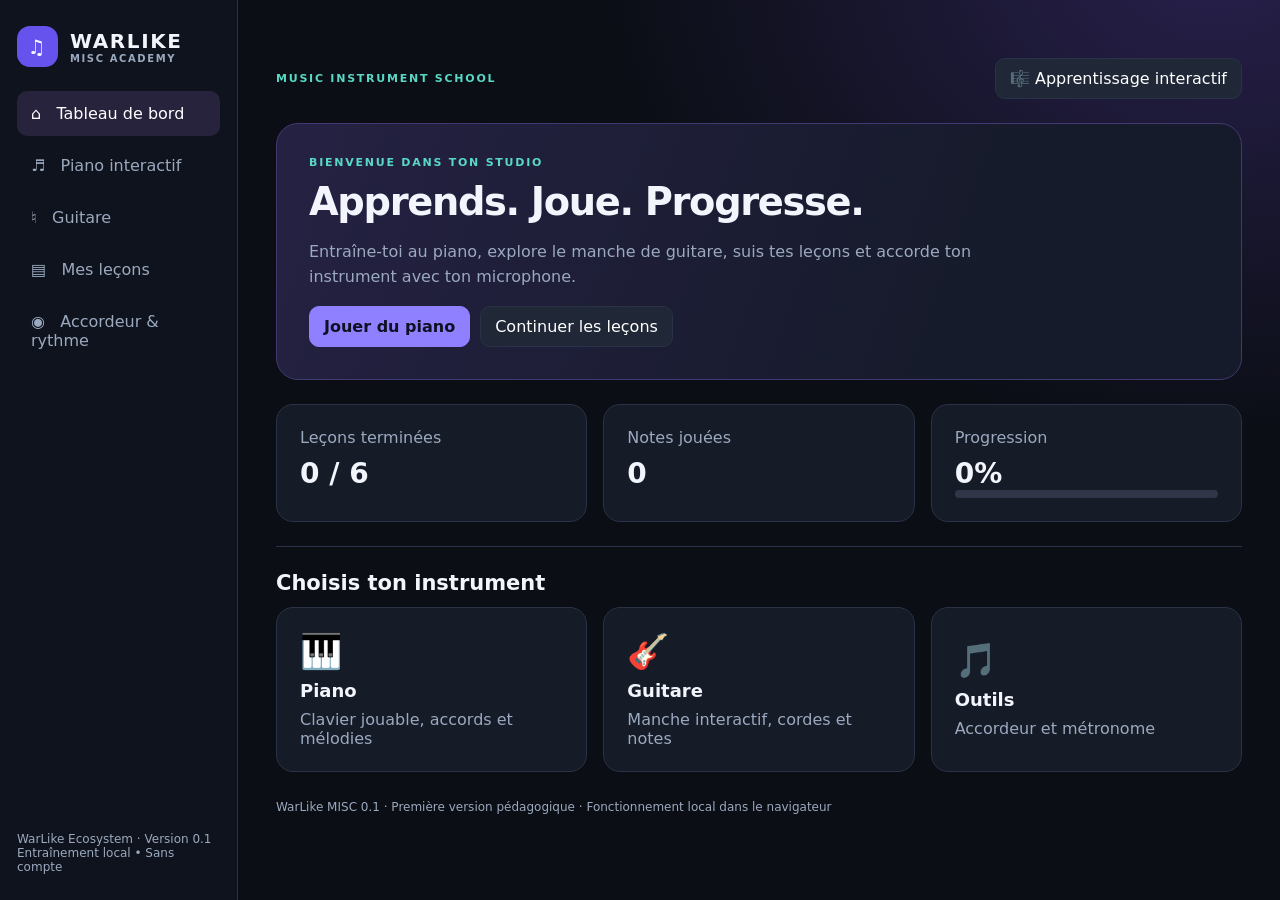
==== index.html @ 2f0ae126 "feat: launch interactive WarLike MISC music academy prototype" ====
<!doctype html>
<html lang="fr">
<head>
<meta charset="utf-8"><meta name="viewport" content="width=device-width,initial-scale=1">
<meta name="theme-color" content="#10131c"><title>WarLike MISC · Music Instrument School</title>
<style>
:root{color-scheme:dark;font-family:Inter,system-ui,Segoe UI,sans-serif;--bg:#0b0e15;--panel:#141925;--line:#293246;--muted:#9ba9bf;--primary:#8e80ff;--teal:#59d8c5;--white:#f3f5fc}*{box-sizing:border-box}body{margin:0;background:radial-gradient(ellipse at 95% -5%,#28204c 0,transparent 36%),var(--bg);color:var(--white)}button,select,input{font:inherit}button{cursor:pointer}.app{display:grid;grid-template-columns:238px minmax(0,1fr);min-height:100vh}.sidebar{background:#10141eea;border-right:1px solid var(--line);padding:26px 17px;display:flex;flex-direction:column;gap:24px}.brand{display:flex;gap:12px;align-items:center;font-weight:850;letter-spacing:.08em;font-size:20px}.brand .mark{display:grid;place-items:center;width:41px;height:41px;border-radius:13px;background:#6653ed}.brand small{display:block;font-size:10px;letter-spacing:.16em;color:var(--muted)}.sidebar nav{display:grid;gap:7px}button.nav{width:100%;text-align:left;background:none;color:var(--muted);border:0;border-radius:10px;padding:13px 14px}.nav.active,.nav:hover{background:#27233c;color:white}.sidefoot{margin-top:auto;color:var(--muted);font-size:12px}.main{max-width:1360px;width:100%;margin:auto;padding:32px 38px 60px}.top{display:flex;justify-content:space-between;align-items:center;gap:14px}.eyebrow{color:var(--teal);letter-spacing:.16em;font-size:11px;font-weight:700;text-transform:uppercase}.muted{color:var(--muted)}h1{font-size:clamp(28px,3vw,43px);letter-spacing:-.035em;margin:10px 0}h2{font-size:21px;margin:0 0 12px}p{line-height:1.55}.chip,.btn{border-radius:10px;border:1px solid var(--line);padding:10px 14px;background:#202737;color:white}.btn.primary{background:var(--primary);border-color:var(--primary);color:#101022;font-weight:750}.btn:disabled{opacity:.45;cursor:not-allowed}.actions{display:flex;gap:10px;flex-wrap:wrap}.hero{padding:32px;border:1px solid #423872;background:linear-gradient(110deg,#252143,#161b2b 72%);border-radius:22px;margin:24px 0}.hero p{max-width:690px}.grid{display:grid;grid-template-columns:repeat(3,minmax(0,1fr));gap:16px}.panel{background:#151b27;border:1px solid var(--line);border-radius:17px;padding:23px;min-width:0}.stat{font-weight:850;font-size:28px;margin:10px 0 0}.instrument{font-size:34px}.instrument-title{font-size:18px;font-weight:750;margin:9px 0}.divider{border:0;border-top:1px solid var(--line);margin:24px 0}.section-header{display:flex;justify-content:space-between;align-items:center;flex-wrap:wrap;gap:10px;margin-bottom:16px}.status{font-size:13px;color:var(--teal);min-height:20px}.pill{display:inline-block;background:#25333d;color:#8ce6d5;border-radius:30px;padding:5px 10px;font-size:12px}.controls{display:flex;flex-wrap:wrap;align-items:center;gap:12px;margin:16px 0}.controls label{color:var(--muted);font-size:14px}.controls input{accent-color:var(--primary)}select{background:#202737;border:1px solid var(--line);color:white;border-radius:8px;padding:9px}.keyboard{display:flex;position:relative;width:100%;overflow-x:auto;padding-bottom:8px;touch-action:pan-x}.whitekey{height:204px;flex:1 0 34px;min-width:34px;border:1px solid #9ca6b5;background:linear-gradient(#f8faff,#c2cad9);border-radius:0 0 7px 7px;position:relative;color:#293143;display:flex;justify-content:center;align-items:end;padding:0 0 12px;font-size:11px;user-select:none}.whitekey.down{background:#9e90fc}.blackkey{width:23px;height:126px;position:absolute;z-index:2;border:1px solid #303647;background:linear-gradient(#353e56,#090e18);border-radius:0 0 5px 5px;transform:translateX(-50%);user-select:none}.blackkey.down{background:#7168d6}.fretwrap{overflow:auto}.fretboard{min-width:640px;border-radius:12px;background:repeating-linear-gradient(90deg,#7a4b2c,#8e5b32 70px,#684023 140px);padding:13px 0;position:relative;border:5px solid #493323}.string{height:34px;display:flex;position:relative;align-items:center}.string:before{content:"";position:absolute;left:0;right:0;height:2px;background:#d4c6af;box-shadow:0 1px 2px #111}.fret{flex:1;z-index:1;height:100%;border-right:3px solid #b7ada4;background:transparent;border-top:0;border-bottom:0;border-left:0;color:white;text-shadow:0 1px 3px black}.fret:hover,.fret.played{background:#9986ff66}.fret.open{flex:.65}.lesson-list{display:grid;gap:10px}.lesson{display:flex;align-items:center;gap:14px;padding:14px;border:1px solid var(--line);border-radius:12px;background:#1b2230;cursor:pointer;text-align:left;color:white}.lesson:hover,.lesson.selected{border-color:var(--primary);background:#25233d}.lesson span:last-child{margin-left:auto;color:var(--muted)}.hidden{display:none!important}.tuner{display:grid;grid-template-columns:1fr 1fr;gap:16px}.tune-note{font-weight:850;font-size:58px}.meter{height:11px;border-radius:20px;background:linear-gradient(90deg,#d96570,#e6bd5d 32%,#5fe0ba 50%,#e6bd5d 68%,#d96570);position:relative;margin:24px 0}.needle{height:26px;width:3px;position:absolute;top:-8px;left:50%;background:white;box-shadow:0 0 6px #000}.notice{font-size:12px;color:var(--muted)}.footer{margin-top:28px;color:var(--muted);font-size:12px}.wide{grid-column:span 2}.bar{height:8px;background:#303647;border-radius:10px;overflow:hidden}.bar>div{height:100%;background:var(--teal);width:0%}@media(max-width:860px){.app{display:block}.sidebar{padding:13px;gap:10px;border-right:0;border-bottom:1px solid var(--line)}.sidebar nav{display:flex;overflow-x:auto}.sidebar .sidefoot{display:none}.nav{white-space:nowrap}.main{padding:21px 15px}.grid{grid-template-columns:1fr 1fr}.wide{grid-column:span 2}}@media(max-width:540px){.grid,.tuner{grid-template-columns:1fr}.wide{grid-column:auto}.hero{padding:22px}.top{align-items:start}.whitekey{flex-basis:30px;min-width:30px}.brand{font-size:17px}}:focus-visible{outline:3px solid #7cdbd1;outline-offset:2px}
</style>
</head>
<body>
<div class="app">
<aside class="sidebar"><div class="brand"><div class="mark">♫</div><div>WARLIKE<small>MISC ACADEMY</small></div></div><nav aria-label="Navigation"><button class="nav active" data-page="home">⌂ &nbsp; Tableau de bord</button><button class="nav" data-page="piano">♬ &nbsp; Piano interactif</button><button class="nav" data-page="guitar">♮ &nbsp; Guitare</button><button class="nav" data-page="lessons">▤ &nbsp; Mes leçons</button><button class="nav" data-page="tools">◉ &nbsp; Accordeur & rythme</button></nav><div class="sidefoot">WarLike Ecosystem · Version 0.1<br>Entraînement local • Sans compte</div></aside>
<main class="main">
<div class="top"><div class="eyebrow">Music Instrument School</div><div class="chip">🎼 Apprentissage interactif</div></div>
<section id="page-home" class="page"><div class="hero"><div class="eyebrow">Bienvenue dans ton studio</div><h1>Apprends. Joue. Progresse.</h1><p class="muted">Entraîne-toi au piano, explore le manche de guitare, suis tes leçons et accorde ton instrument avec ton microphone.</p><div class="actions"><button class="btn primary" data-go="piano">Jouer du piano</button><button class="btn" data-go="lessons">Continuer les leçons</button></div></div><div class="grid"><div class="panel"><div class="muted">Leçons terminées</div><div class="stat" id="stat-lessons">0 / 6</div></div><div class="panel"><div class="muted">Notes jouées</div><div class="stat" id="stat-notes">0</div></div><div class="panel"><div class="muted">Progression</div><div class="stat" id="stat-progress">0%</div><div class="bar"><div id="progressbar"></div></div></div></div><hr class="divider"><h2>Choisis ton instrument</h2><div class="grid"><button class="panel" data-go="piano" style="text-align:left;color:inherit;cursor:pointer"><div class="instrument">🎹</div><div class="instrument-title">Piano</div><div class="muted">Clavier jouable, accords et mélodies</div></button><button class="panel" data-go="guitar" style="text-align:left;color:inherit;cursor:pointer"><div class="instrument">🎸</div><div class="instrument-title">Guitare</div><div class="muted">Manche interactif, cordes et notes</div></button><button class="panel" data-go="tools" style="text-align:left;color:inherit;cursor:pointer"><div class="instrument">🎵</div><div class="instrument-title">Outils</div><div class="muted">Accordeur et métronome</div></button></div></section>
<section id="page-piano" class="page hidden"><div class="hero"><div class="eyebrow">Instrument virtuel</div><h1>Piano interactif</h1><p class="muted">Clique, touche ou utilise les touches du clavier pour jouer. Les sons sont synthétisés en direct grâce à Web Audio.</p></div><div class="panel"><div class="section-header"><h2>Clavier · C4 à B5</h2><span class="pill">2 octaves</span></div><div class="controls"><label for="wave">Timbre</label><select id="wave"><option value="triangle">Doux</option><option value="sine">Pur</option><option value="sawtooth">Synthé</option></select><label for="volume">Volume</label><input id="volume" type="range" min="0" max="100" value="35" aria-label="Volume"></div><div class="keyboard" id="keyboard" aria-label="Piano jouable"></div><p class="notice">Clavier : A W S E D F T G Y H U J (octave 1) · K O L P ; (octave 2). Pour le clavier AZERTY, utiliser les touches à l'écran.</p><div class="status" id="piano-status" aria-live="polite">Prêt à jouer</div></div></section>
<section id="page-guitar" class="page hidden"><div class="hero"><div class="eyebrow">Instrument virtuel</div><h1>Manche de guitare</h1><p class="muted">Accordage standard E A D G B E. Clique sur une corde et une case pour entendre la note. Timbre synthétique provisoire.</p></div><div class="panel"><div class="section-header"><h2>Guitare · 12 cases</h2><span class="pill">Accordage standard</span></div><div class="fretwrap"><div class="fretboard" id="fretboard"></div></div><p class="notice">Les cordes sont présentées de Mi aigu en haut à Mi grave en bas. La case 0 correspond à la corde à vide.</p><div class="status" id="guitar-status" aria-live="polite">Sélectionne une note</div></div></section>
<section id="page-lessons" class="page hidden"><div class="hero"><div class="eyebrow">Parcours pédagogique</div><h1>Mes leçons</h1><p class="muted">Six exercices d'introduction. Joue, entraîne-toi et valide une leçon après avoir atteint son objectif.</p></div><div class="grid"><div class="panel"><h2>Programme</h2><div class="lesson-list" id="lesson-list"></div></div><div class="panel wide"><span class="pill" id="lesson-kind">Piano</span><h2 id="lesson-title" style="margin-top:14px"></h2><p id="lesson-desc" class="muted"></p><p id="lesson-goal"></p><p id="lesson-result" class="status" aria-live="polite"></p><div class="actions"><button class="btn primary" id="start-lesson">Commencer l'exercice</button><button class="btn" id="finish-lesson" disabled>Valider la leçon</button></div><p class="notice">Les exercices de piano évaluent les notes réellement jouées dans l'interface. Les leçons de guitare évaluent les cases sélectionnées, pas le son d'une guitare réelle.</p></div></div></section>
<section id="page-tools" class="page hidden"><div class="hero"><div class="eyebrow">Boîte à outils</div><h1>Accordeur & métronome</h1><p class="muted">Accorde une note monophonique via ton microphone et travaille ta régularité au métronome.</p></div><div class="tuner"><div class="panel"><h2>Accordeur chromatique</h2><div class="tune-note" id="tune-note">—</div><div class="muted" id="tune-frequency">Microphone inactif</div><div class="meter"><div id="needle" class="needle"></div></div><div class="status" id="tune-status" aria-live="polite">Autorise le microphone pour commencer</div><button class="btn primary" id="toggle-mic">Activer le microphone</button><p class="notice">Nécessite HTTPS ou localhost et l'autorisation du microphone. Analyse une note isolée : pas de reconnaissance fiable d'accords polyphoniques.</p></div><div class="panel"><h2>Métronome</h2><div class="stat"><span id="bpm-value">90</span> <span class="muted" style="font-size:14px">BPM</span></div><div class="controls"><label for="bpm">Tempo</label><input id="bpm" type="range" min="40" max="220" value="90"></div><div class="controls"><label for="beats">Mesure</label><select id="beats"><option value="4">4/4</option><option value="3">3/4</option><option value="2">2/4</option></select></div><p class="muted" id="beat-status">En attente</p><button class="btn primary" id="toggle-metro">Démarrer</button><p class="notice">Métronome audio avec accent sur le premier temps.</p></div></div></section>
<div class="footer">WarLike MISC 0.1 · Première version pédagogique · Fonctionnement local dans le navigateur</div>
</main></div>
<script>
'use strict';
const $=s=>document.querySelector(s), $$=s=>document.querySelectorAll(s);
const noteNames=['C','C♯','D','D♯','E','F','F♯','G','G♯','A','A♯','B'];
const hz=m=>440*Math.pow(2,(m-69)/12);
const name=m=>noteNames[((m%12)+12)%12]+(Math.floor(m/12)-1);
const lessons=[
{kind:'Piano',title:'Découvrir Do majeur',desc:'Joue les notes Do, Ré, Mi dans cet ordre.',seq:[60,62,64]},
{kind:'Piano',title:'Les cinq premières notes',desc:'Monte la gamme Do, Ré, Mi, Fa, Sol.',seq:[60,62,64,65,67]},
{kind:'Piano',title:'Accord de Do majeur',desc:'Joue Do, Mi, Sol dans cet ordre pour découvrir la triade.',seq:[60,64,67]},
{kind:'Guitare',title:'Cordes à vide',desc:'Joue les six cordes à vide, de Mi grave à Mi aigu.',seq:[40,45,50,55,59,64]},
{kind:'Guitare',title:'Premiers frettages',desc:'Joue Mi grave à vide, puis case 1, case 2 et case 3.',seq:[40,41,42,43]},
{kind:'Guitare',title:'Mélodie sur la corde de Mi aigu',desc:'Sur la corde aiguë, joue case 0, 1, 3, 1, 0.',seq:[64,65,67,65,64]}];
const saved=(()=>{try{return JSON.parse(localStorage.getItem('warlike-misc-v1'))||{}}catch{return {}}})();
const progress={done:Array.isArray(saved.done)?saved.done.filter(x=>Number.isInteger(x)&&x>=0&&x<lessons.length):[],notes:Number.isFinite(saved.notes)?saved.notes:0};
function persist(){try{localStorage.setItem('warlike-misc-v1',JSON.stringify(progress))}catch{}refreshStats()}
function refreshStats(){const count=new Set(progress.done).size;$('#stat-lessons').textContent=count+' / '+lessons.length;$('#stat-notes').textContent=progress.notes;$('#stat-progress').textContent=Math.round(count/lessons.length*100)+'%';$('#progressbar').style.width=(count/lessons.length*100)+'%'}
let context=null;function audio(){if(!context)context=new (window.AudioContext||window.webkitAudioContext)();if(context.state==='suspended')context.resume();return context}
function tone(m,d=.45,guitar=false){try{const c=audio(),o=c.createOscillator(),gain=c.createGain(),t=c.currentTime,vol=Number($('#volume').value)/100;o.type=guitar?'triangle':$('#wave').value;o.frequency.setValueAtTime(hz(m),t);gain.gain.setValueAtTime(Math.max(.0001,vol*.35),t);gain.gain.exponentialRampToValueAtTime(.0001,t+d);o.connect(gain).connect(c.destination);o.start(t);o.stop(t+d+.02)}catch(e){console.error(e)}}
function page(id){$$('.page').forEach(e=>e.classList.toggle('hidden',e.id!=='page-'+id));$$('.nav').forEach(e=>e.classList.toggle('active',e.dataset.page===id));if(id!=='tools')stopMic();window.scrollTo({top:0,behavior:'smooth'})}
$$('[data-page]').forEach(b=>b.addEventListener('click',()=>page(b.dataset.page)));$$('[data-go]').forEach(b=>b.addEventListener('click',()=>page(b.dataset.go)));
let lessonIdx=0,exercise=false,step=0;
function played(m,kind){progress.notes++;persist();const status=$(kind==='Piano'?'#piano-status':'#guitar-status');status.textContent='Note jouée : '+name(m);if(exercise&&lessons[lessonIdx].kind===kind){const seq=lessons[lessonIdx].seq;if(m===seq[step]){step++;$('#lesson-result').textContent=step===seq.length?'Bravo ! Exercice réussi. Tu peux valider la leçon.':'Bonne note ! '+step+'/'+seq.length;$('#finish-lesson').disabled=step!==seq.length;if(step===seq.length)exercise=false}else{$('#lesson-result').textContent='Essaie encore : '+name(seq[step])+' attendu (note jouée : '+name(m)+')'}}}
const whiteOffsets=[0,2,4,5,7,9,11],blackOffsets=[1,3,6,8,10],piano=$('#keyboard');
for(let m=60;m<=83;m++){if(whiteOffsets.includes(m%12)){const el=document.createElement('button');el.className='whitekey';el.dataset.m=m;el.textContent=name(m).replace('♯','');el.setAttribute('aria-label','Jouer '+name(m));el.addEventListener('pointerdown',()=>trigger(m,el,'Piano'));piano.append(el)}}
const allWhites=[...piano.querySelectorAll('.whitekey')];
for(let m=60;m<=83;m++)if(blackOffsets.includes(m%12)){const previousWhite=allWhites.filter(k=>Number(k.dataset.m)<m).length;const el=document.createElement('button');el.className='blackkey';el.dataset.m=m;el.setAttribute('aria-label','Jouer '+name(m));el.style.left=(previousWhite/14*100)+'%';el.addEventListener('pointerdown',()=>trigger(m,el,'Piano'));piano.append(el)}
function trigger(m,el,kind){tone(m,.45,kind==='Guitare');played(m,kind);el.classList.add(kind==='Piano'?'down':'played');setTimeout(()=>el.classList.remove('down','played'),160)}
const keys='awsedftgyhujkolp;',usedKeys=new Set();document.addEventListener('keydown',e=>{if($('#page-piano').classList.contains('hidden')||e.ctrlKey||e.altKey||e.metaKey||e.repeat||/INPUT|SELECT|TEXTAREA/.test(document.activeElement?.tagName||''))return;const idx=keys.indexOf(e.key.toLowerCase());if(idx<0)return;const midi=60+idx;if(midi>83)return;e.preventDefault();if(usedKeys.has(e.code))return;usedKeys.add(e.code);const el=piano.querySelector('[data-m="'+midi+'"]');if(el)trigger(midi,el,'Piano')});document.addEventListener('keyup',e=>usedKeys.delete(e.code));window.addEventListener('blur',()=>usedKeys.clear());
const fretboard=$('#fretboard');[64,59,55,50,45,40].forEach((open,i)=>{const row=document.createElement('div');row.className='string';for(let fret=0;fret<=12;fret++){const b=document.createElement('button');b.className='fret'+(fret===0?' open':'');b.textContent=fret===0?name(open):String(fret);b.title=name(open+fret);b.setAttribute('aria-label','Corde '+(i+1)+' case '+fret+' note '+name(open+fret));b.addEventListener('click',()=>trigger(open+fret,b,'Guitare'));row.append(b)}fretboard.append(row)});
function selectLesson(i){lessonIdx=i;exercise=false;step=0;$('#finish-lesson').disabled=true;$('#lesson-kind').textContent=lessons[i].kind;$('#lesson-title').textContent=lessons[i].title;$('#lesson-desc').textContent=lessons[i].desc;$('#lesson-goal').textContent='Séquence : '+lessons[i].seq.map(name).join(' → ');$('#lesson-result').textContent='Commence l’exercice, puis joue les notes dans l’instrument virtuel.';renderLessons()}
function renderLessons(){const wrap=$('#lesson-list');wrap.replaceChildren();lessons.forEach((l,i)=>{const b=document.createElement('button');b.className='lesson'+(i===lessonIdx?' selected':'');const done=progress.done.includes(i);b.innerHTML='<span>'+(done?'✓':'○')+'</span><span></span><span>'+(done?'Terminé':'Leçon '+(i+1))+'</span>';b.children[1].textContent=l.title;b.onclick=()=>selectLesson(i);wrap.append(b)})}
$('#start-lesson').onclick=()=>{exercise=true;step=0;$('#finish-lesson').disabled=true;$('#lesson-result').textContent='Exercice lancé ! Joue '+name(lessons[lessonIdx].seq[0]);page(lessons[lessonIdx].kind==='Piano'?'piano':'guitar')};
$('#finish-lesson').onclick=()=>{if(!progress.done.includes(lessonIdx))progress.done.push(lessonIdx);persist();$('#lesson-result').textContent='Leçon terminée !';$('#finish-lesson').disabled=true;renderLessons()};
selectLesson(0);refreshStats();
// Métronome : planification anticipée pour réduire la dérive de setInterval.
let metroTimer=null,nextBeat=0,beatNo=0;
function clickBeat(t,accent){const c=audio(),o=c.createOscillator(),g=c.createGain();o.type='sine';o.frequency.value=accent?1100:750;g.gain.setValueAtTime(.001,t);g.gain.exponentialRampToValueAtTime(.18,t+.005);g.gain.exponentialRampToValueAtTime(.001,t+.07);o.connect(g).connect(c.destination);o.start(t);o.stop(t+.08)}
function scheduleBeats(){const c=audio(),bpm=Number($('#bpm').value),beats=Number($('#beats').value);while(nextBeat<c.currentTime+.12){const accent=beatNo%beats===0;clickBeat(nextBeat,accent);$('#beat-status').textContent='Temps '+(beatNo%beats+1)+' / '+beats;nextBeat+=60/bpm;beatNo++}}
function stopMetro(){clearInterval(metroTimer);metroTimer=null;$('#toggle-metro').textContent='Démarrer';$('#beat-status').textContent='En attente'}
$('#toggle-metro').onclick=()=>{if(metroTimer){stopMetro();return}audio();nextBeat=context.currentTime+.05;beatNo=0;metroTimer=setInterval(scheduleBeats,25);scheduleBeats();$('#toggle-metro').textContent='Arrêter'};
$('#bpm').oninput=e=>$('#bpm-value').textContent=e.target.value;document.addEventListener('visibilitychange',()=>{if(document.hidden)stopMetro()});
// Accordeur : autocorrélation simple, utile pour une seule note suffisamment stable.
let micStream=null,micSource=null,analyser=null,micFrame=null,pitchBuffer=null;
function detectPitch(buffer,sr){let rms=0;for(const x of buffer)rms+=x*x;rms=Math.sqrt(rms/buffer.length);if(rms<.014)return null;const minLag=Math.max(2,Math.floor(sr/1100)),maxLag=Math.min(Math.floor(sr/75),Math.floor(buffer.length/2));let best=-1,bestLag=0;for(let lag=minLag;lag<=maxLag;lag++){let corr=0,a=0,b=0;for(let i=0;i<buffer.length-lag;i++){const x=buffer[i],y=buffer[i+lag];corr+=x*y;a+=x*x;b+=y*y}const score=corr/Math.sqrt(a*b||1);if(score>best){best=score;bestLag=lag}}if(best<.82||!bestLag)return null;return sr/bestLag}
function micLoop(){if(!analyser)return;analyser.getFloatTimeDomainData(pitchBuffer);const frequency=detectPitch(pitchBuffer,audio().sampleRate);if(frequency){const midi=69+12*Math.log2(frequency/440),round=Math.round(midi),cents=(midi-round)*100;$('#tune-note').textContent=name(round);$('#tune-frequency').textContent=frequency.toFixed(1)+' Hz · '+(cents>=0?'+':'')+cents.toFixed(0)+' cents';$('#needle').style.left=Math.max(0,Math.min(100,50+cents/2))+'%';$('#tune-status').textContent=Math.abs(cents)<6?'✓ Note juste':cents<0?'Trop grave':'Trop aigu'}else{$('#tune-note').textContent='—';$('#tune-frequency').textContent='En attente d’une note stable';$('#tune-status').textContent='Joue une note isolée'}micFrame=requestAnimationFrame(micLoop)}
async function startMic(){try{if(!navigator.mediaDevices?.getUserMedia)throw Error('Microphone indisponible : HTTPS ou localhost requis');micStream=await navigator.mediaDevices.getUserMedia({audio:{echoCancellation:false,noiseSuppression:false,autoGainControl:false}});if($('#page-tools').classList.contains('hidden')){stopMic();return}const c=audio();micSource=c.createMediaStreamSource(micStream);analyser=c.createAnalyser();analyser.fftSize=4096;micSource.connect(analyser);pitchBuffer=new Float32Array(analyser.fftSize);$('#toggle-mic').textContent='Désactiver le microphone';micLoop()}catch(e){stopMic();$('#tune-status').textContent='Impossible d’activer : '+e.message}}
function stopMic(){if(micFrame)cancelAnimationFrame(micFrame);micFrame=null;if(micSource)micSource.disconnect();micSource=null;analyser=null;if(micStream)micStream.getTracks().forEach(t=>t.stop());micStream=null;$('#toggle-mic').textContent='Activer le microphone'}
$('#toggle-mic').onclick=()=>micStream?stopMic():startMic();
window.addEventListener('pagehide',()=>{stopMic();stopMetro()});
</script></body></html>
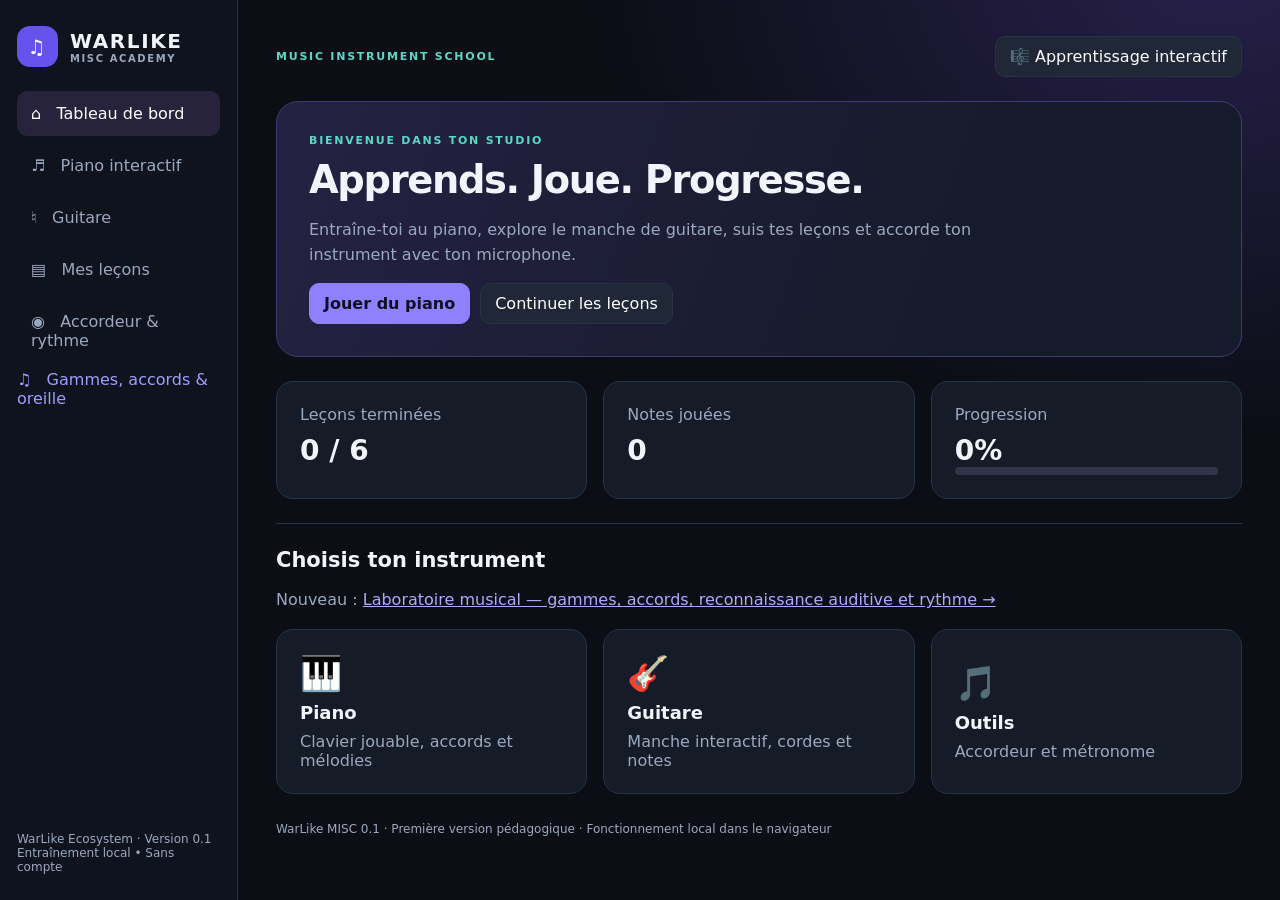
==== commit db39fd52: "feat: integrate music practice lab into academy navigation" ====
--- a/index.html
+++ b/index.html
@@ -9,10 +9,10 @@
 </head>
 <body>
 <div class="app">
-<aside class="sidebar"><div class="brand"><div class="mark">♫</div><div>WARLIKE<small>MISC ACADEMY</small></div></div><nav aria-label="Navigation"><button class="nav active" data-page="home">⌂ &nbsp; Tableau de bord</button><button class="nav" data-page="piano">♬ &nbsp; Piano interactif</button><button class="nav" data-page="guitar">♮ &nbsp; Guitare</button><button class="nav" data-page="lessons">▤ &nbsp; Mes leçons</button><button class="nav" data-page="tools">◉ &nbsp; Accordeur & rythme</button></nav><div class="sidefoot">WarLike Ecosystem · Version 0.1<br>Entraînement local • Sans compte</div></aside>
+<aside class="sidebar"><div class="brand"><div class="mark">♫</div><div>WARLIKE<small>MISC ACADEMY</small></div></div><nav aria-label="Navigation"><button class="nav active" data-page="home">⌂ &nbsp; Tableau de bord</button><button class="nav" data-page="piano">♬ &nbsp; Piano interactif</button><button class="nav" data-page="guitar">♮ &nbsp; Guitare</button><button class="nav" data-page="lessons">▤ &nbsp; Mes leçons</button><button class="nav" data-page="tools">◉ &nbsp; Accordeur & rythme</button><a class="nav" href="./practice.html" style="text-decoration:none;display:block">♫ &nbsp; Gammes, accords & oreille</a></nav><div class="sidefoot">WarLike Ecosystem · Version 0.1<br>Entraînement local • Sans compte</div></aside>
 <main class="main">
 <div class="top"><div class="eyebrow">Music Instrument School</div><div class="chip">🎼 Apprentissage interactif</div></div>
-<section id="page-home" class="page"><div class="hero"><div class="eyebrow">Bienvenue dans ton studio</div><h1>Apprends. Joue. Progresse.</h1><p class="muted">Entraîne-toi au piano, explore le manche de guitare, suis tes leçons et accorde ton instrument avec ton microphone.</p><div class="actions"><button class="btn primary" data-go="piano">Jouer du piano</button><button class="btn" data-go="lessons">Continuer les leçons</button></div></div><div class="grid"><div class="panel"><div class="muted">Leçons terminées</div><div class="stat" id="stat-lessons">0 / 6</div></div><div class="panel"><div class="muted">Notes jouées</div><div class="stat" id="stat-notes">0</div></div><div class="panel"><div class="muted">Progression</div><div class="stat" id="stat-progress">0%</div><div class="bar"><div id="progressbar"></div></div></div></div><hr class="divider"><h2>Choisis ton instrument</h2><div class="grid"><button class="panel" data-go="piano" style="text-align:left;color:inherit;cursor:pointer"><div class="instrument">🎹</div><div class="instrument-title">Piano</div><div class="muted">Clavier jouable, accords et mélodies</div></button><button class="panel" data-go="guitar" style="text-align:left;color:inherit;cursor:pointer"><div class="instrument">🎸</div><div class="instrument-title">Guitare</div><div class="muted">Manche interactif, cordes et notes</div></button><button class="panel" data-go="tools" style="text-align:left;color:inherit;cursor:pointer"><div class="instrument">🎵</div><div class="instrument-title">Outils</div><div class="muted">Accordeur et métronome</div></button></div></section>
+<section id="page-home" class="page"><div class="hero"><div class="eyebrow">Bienvenue dans ton studio</div><h1>Apprends. Joue. Progresse.</h1><p class="muted">Entraîne-toi au piano, explore le manche de guitare, suis tes leçons et accorde ton instrument avec ton microphone.</p><div class="actions"><button class="btn primary" data-go="piano">Jouer du piano</button><button class="btn" data-go="lessons">Continuer les leçons</button></div></div><div class="grid"><div class="panel"><div class="muted">Leçons terminées</div><div class="stat" id="stat-lessons">0 / 6</div></div><div class="panel"><div class="muted">Notes jouées</div><div class="stat" id="stat-notes">0</div></div><div class="panel"><div class="muted">Progression</div><div class="stat" id="stat-progress">0%</div><div class="bar"><div id="progressbar"></div></div></div></div><hr class="divider"><h2>Choisis ton instrument</h2><p class="muted">Nouveau : <a href="./practice.html" style="color:#b4a6ff">Laboratoire musical — gammes, accords, reconnaissance auditive et rythme →</a></p><div class="grid"><button class="panel" data-go="piano" style="text-align:left;color:inherit;cursor:pointer"><div class="instrument">🎹</div><div class="instrument-title">Piano</div><div class="muted">Clavier jouable, accords et mélodies</div></button><button class="panel" data-go="guitar" style="text-align:left;color:inherit;cursor:pointer"><div class="instrument">🎸</div><div class="instrument-title">Guitare</div><div class="muted">Manche interactif, cordes et notes</div></button><button class="panel" data-go="tools" style="text-align:left;color:inherit;cursor:pointer"><div class="instrument">🎵</div><div class="instrument-title">Outils</div><div class="muted">Accordeur et métronome</div></button></div></section>
 <section id="page-piano" class="page hidden"><div class="hero"><div class="eyebrow">Instrument virtuel</div><h1>Piano interactif</h1><p class="muted">Clique, touche ou utilise les touches du clavier pour jouer. Les sons sont synthétisés en direct grâce à Web Audio.</p></div><div class="panel"><div class="section-header"><h2>Clavier · C4 à B5</h2><span class="pill">2 octaves</span></div><div class="controls"><label for="wave">Timbre</label><select id="wave"><option value="triangle">Doux</option><option value="sine">Pur</option><option value="sawtooth">Synthé</option></select><label for="volume">Volume</label><input id="volume" type="range" min="0" max="100" value="35" aria-label="Volume"></div><div class="keyboard" id="keyboard" aria-label="Piano jouable"></div><p class="notice">Clavier : A W S E D F T G Y H U J (octave 1) · K O L P ; (octave 2). Pour le clavier AZERTY, utiliser les touches à l'écran.</p><div class="status" id="piano-status" aria-live="polite">Prêt à jouer</div></div></section>
 <section id="page-guitar" class="page hidden"><div class="hero"><div class="eyebrow">Instrument virtuel</div><h1>Manche de guitare</h1><p class="muted">Accordage standard E A D G B E. Clique sur une corde et une case pour entendre la note. Timbre synthétique provisoire.</p></div><div class="panel"><div class="section-header"><h2>Guitare · 12 cases</h2><span class="pill">Accordage standard</span></div><div class="fretwrap"><div class="fretboard" id="fretboard"></div></div><p class="notice">Les cordes sont présentées de Mi aigu en haut à Mi grave en bas. La case 0 correspond à la corde à vide.</p><div class="status" id="guitar-status" aria-live="polite">Sélectionne une note</div></div></section>
 <section id="page-lessons" class="page hidden"><div class="hero"><div class="eyebrow">Parcours pédagogique</div><h1>Mes leçons</h1><p class="muted">Six exercices d'introduction. Joue, entraîne-toi et valide une leçon après avoir atteint son objectif.</p></div><div class="grid"><div class="panel"><h2>Programme</h2><div class="lesson-list" id="lesson-list"></div></div><div class="panel wide"><span class="pill" id="lesson-kind">Piano</span><h2 id="lesson-title" style="margin-top:14px"></h2><p id="lesson-desc" class="muted"></p><p id="lesson-goal"></p><p id="lesson-result" class="status" aria-live="polite"></p><div class="actions"><button class="btn primary" id="start-lesson">Commencer l'exercice</button><button class="btn" id="finish-lesson" disabled>Valider la leçon</button></div><p class="notice">Les exercices de piano évaluent les notes réellement jouées dans l'interface. Les leçons de guitare évaluent les cases sélectionnées, pas le son d'une guitare réelle.</p></div></div></section>
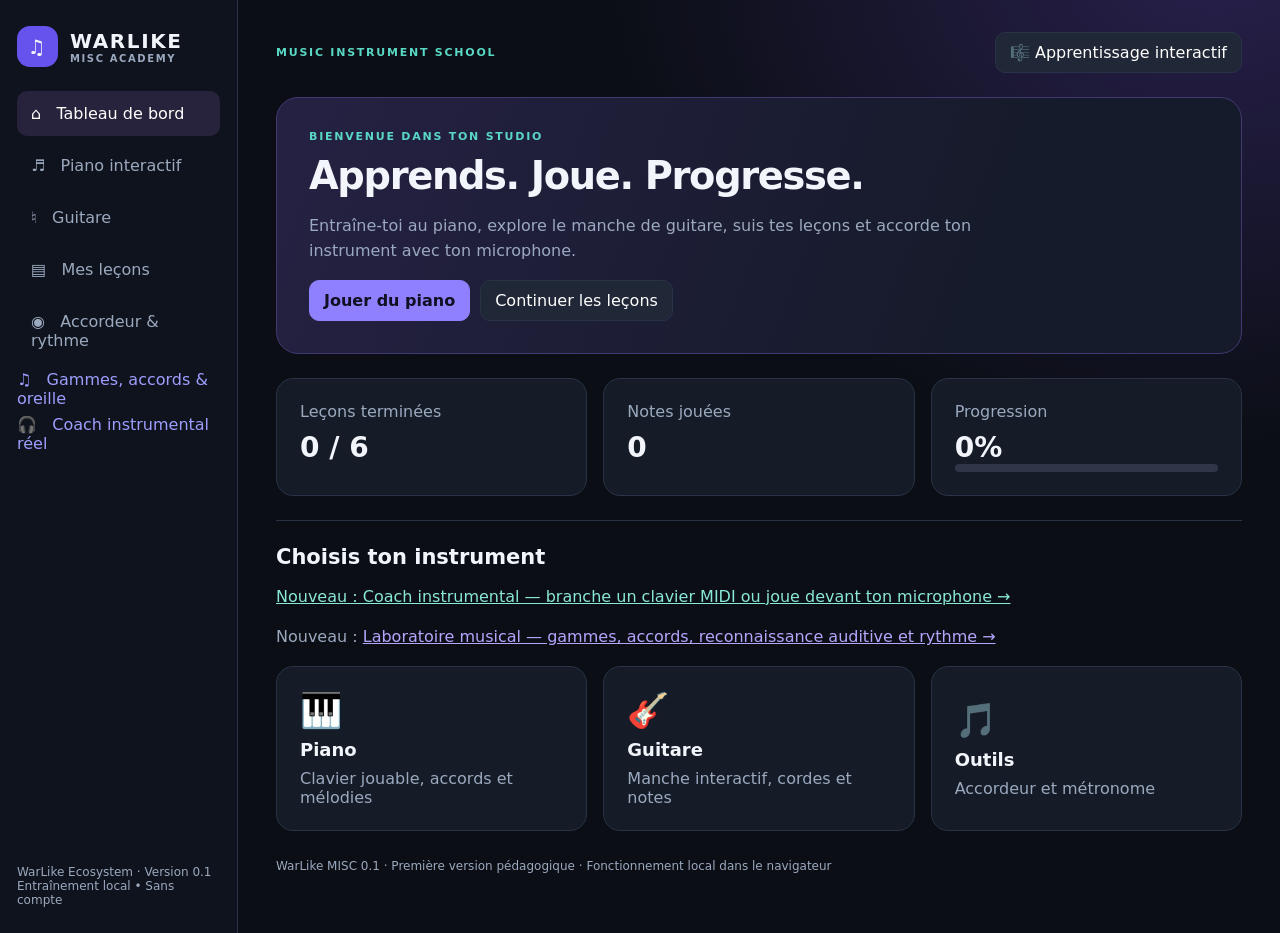
==== commit 42c94283: "feat: link real-instrument coach from WarLike MISC dashboard" ====
--- a/index.html
+++ b/index.html
@@ -9,10 +9,10 @@
 </head>
 <body>
 <div class="app">
-<aside class="sidebar"><div class="brand"><div class="mark">♫</div><div>WARLIKE<small>MISC ACADEMY</small></div></div><nav aria-label="Navigation"><button class="nav active" data-page="home">⌂ &nbsp; Tableau de bord</button><button class="nav" data-page="piano">♬ &nbsp; Piano interactif</button><button class="nav" data-page="guitar">♮ &nbsp; Guitare</button><button class="nav" data-page="lessons">▤ &nbsp; Mes leçons</button><button class="nav" data-page="tools">◉ &nbsp; Accordeur & rythme</button><a class="nav" href="./practice.html" style="text-decoration:none;display:block">♫ &nbsp; Gammes, accords & oreille</a></nav><div class="sidefoot">WarLike Ecosystem · Version 0.1<br>Entraînement local • Sans compte</div></aside>
+<aside class="sidebar"><div class="brand"><div class="mark">♫</div><div>WARLIKE<small>MISC ACADEMY</small></div></div><nav aria-label="Navigation"><button class="nav active" data-page="home">⌂ &nbsp; Tableau de bord</button><button class="nav" data-page="piano">♬ &nbsp; Piano interactif</button><button class="nav" data-page="guitar">♮ &nbsp; Guitare</button><button class="nav" data-page="lessons">▤ &nbsp; Mes leçons</button><button class="nav" data-page="tools">◉ &nbsp; Accordeur & rythme</button><a class="nav" href="./practice.html" style="text-decoration:none;display:block">♫ &nbsp; Gammes, accords & oreille</a><a class="nav" href="./coach.html" style="text-decoration:none;display:block">🎧 &nbsp; Coach instrumental réel</a></nav><div class="sidefoot">WarLike Ecosystem · Version 0.1<br>Entraînement local • Sans compte</div></aside>
 <main class="main">
 <div class="top"><div class="eyebrow">Music Instrument School</div><div class="chip">🎼 Apprentissage interactif</div></div>
-<section id="page-home" class="page"><div class="hero"><div class="eyebrow">Bienvenue dans ton studio</div><h1>Apprends. Joue. Progresse.</h1><p class="muted">Entraîne-toi au piano, explore le manche de guitare, suis tes leçons et accorde ton instrument avec ton microphone.</p><div class="actions"><button class="btn primary" data-go="piano">Jouer du piano</button><button class="btn" data-go="lessons">Continuer les leçons</button></div></div><div class="grid"><div class="panel"><div class="muted">Leçons terminées</div><div class="stat" id="stat-lessons">0 / 6</div></div><div class="panel"><div class="muted">Notes jouées</div><div class="stat" id="stat-notes">0</div></div><div class="panel"><div class="muted">Progression</div><div class="stat" id="stat-progress">0%</div><div class="bar"><div id="progressbar"></div></div></div></div><hr class="divider"><h2>Choisis ton instrument</h2><p class="muted">Nouveau : <a href="./practice.html" style="color:#b4a6ff">Laboratoire musical — gammes, accords, reconnaissance auditive et rythme →</a></p><div class="grid"><button class="panel" data-go="piano" style="text-align:left;color:inherit;cursor:pointer"><div class="instrument">🎹</div><div class="instrument-title">Piano</div><div class="muted">Clavier jouable, accords et mélodies</div></button><button class="panel" data-go="guitar" style="text-align:left;color:inherit;cursor:pointer"><div class="instrument">🎸</div><div class="instrument-title">Guitare</div><div class="muted">Manche interactif, cordes et notes</div></button><button class="panel" data-go="tools" style="text-align:left;color:inherit;cursor:pointer"><div class="instrument">🎵</div><div class="instrument-title">Outils</div><div class="muted">Accordeur et métronome</div></button></div></section>
+<section id="page-home" class="page"><div class="hero"><div class="eyebrow">Bienvenue dans ton studio</div><h1>Apprends. Joue. Progresse.</h1><p class="muted">Entraîne-toi au piano, explore le manche de guitare, suis tes leçons et accorde ton instrument avec ton microphone.</p><div class="actions"><button class="btn primary" data-go="piano">Jouer du piano</button><button class="btn" data-go="lessons">Continuer les leçons</button></div></div><div class="grid"><div class="panel"><div class="muted">Leçons terminées</div><div class="stat" id="stat-lessons">0 / 6</div></div><div class="panel"><div class="muted">Notes jouées</div><div class="stat" id="stat-notes">0</div></div><div class="panel"><div class="muted">Progression</div><div class="stat" id="stat-progress">0%</div><div class="bar"><div id="progressbar"></div></div></div></div><hr class="divider"><h2>Choisis ton instrument</h2><p class="muted"><a href="./coach.html" style="color:#89e9d6">Nouveau : Coach instrumental — branche un clavier MIDI ou joue devant ton microphone →</a></p><p class="muted">Nouveau : <a href="./practice.html" style="color:#b4a6ff">Laboratoire musical — gammes, accords, reconnaissance auditive et rythme →</a></p><div class="grid"><button class="panel" data-go="piano" style="text-align:left;color:inherit;cursor:pointer"><div class="instrument">🎹</div><div class="instrument-title">Piano</div><div class="muted">Clavier jouable, accords et mélodies</div></button><button class="panel" data-go="guitar" style="text-align:left;color:inherit;cursor:pointer"><div class="instrument">🎸</div><div class="instrument-title">Guitare</div><div class="muted">Manche interactif, cordes et notes</div></button><button class="panel" data-go="tools" style="text-align:left;color:inherit;cursor:pointer"><div class="instrument">🎵</div><div class="instrument-title">Outils</div><div class="muted">Accordeur et métronome</div></button></div></section>
 <section id="page-piano" class="page hidden"><div class="hero"><div class="eyebrow">Instrument virtuel</div><h1>Piano interactif</h1><p class="muted">Clique, touche ou utilise les touches du clavier pour jouer. Les sons sont synthétisés en direct grâce à Web Audio.</p></div><div class="panel"><div class="section-header"><h2>Clavier · C4 à B5</h2><span class="pill">2 octaves</span></div><div class="controls"><label for="wave">Timbre</label><select id="wave"><option value="triangle">Doux</option><option value="sine">Pur</option><option value="sawtooth">Synthé</option></select><label for="volume">Volume</label><input id="volume" type="range" min="0" max="100" value="35" aria-label="Volume"></div><div class="keyboard" id="keyboard" aria-label="Piano jouable"></div><p class="notice">Clavier : A W S E D F T G Y H U J (octave 1) · K O L P ; (octave 2). Pour le clavier AZERTY, utiliser les touches à l'écran.</p><div class="status" id="piano-status" aria-live="polite">Prêt à jouer</div></div></section>
 <section id="page-guitar" class="page hidden"><div class="hero"><div class="eyebrow">Instrument virtuel</div><h1>Manche de guitare</h1><p class="muted">Accordage standard E A D G B E. Clique sur une corde et une case pour entendre la note. Timbre synthétique provisoire.</p></div><div class="panel"><div class="section-header"><h2>Guitare · 12 cases</h2><span class="pill">Accordage standard</span></div><div class="fretwrap"><div class="fretboard" id="fretboard"></div></div><p class="notice">Les cordes sont présentées de Mi aigu en haut à Mi grave en bas. La case 0 correspond à la corde à vide.</p><div class="status" id="guitar-status" aria-live="polite">Sélectionne une note</div></div></section>
 <section id="page-lessons" class="page hidden"><div class="hero"><div class="eyebrow">Parcours pédagogique</div><h1>Mes leçons</h1><p class="muted">Six exercices d'introduction. Joue, entraîne-toi et valide une leçon après avoir atteint son objectif.</p></div><div class="grid"><div class="panel"><h2>Programme</h2><div class="lesson-list" id="lesson-list"></div></div><div class="panel wide"><span class="pill" id="lesson-kind">Piano</span><h2 id="lesson-title" style="margin-top:14px"></h2><p id="lesson-desc" class="muted"></p><p id="lesson-goal"></p><p id="lesson-result" class="status" aria-live="polite"></p><div class="actions"><button class="btn primary" id="start-lesson">Commencer l'exercice</button><button class="btn" id="finish-lesson" disabled>Valider la leçon</button></div><p class="notice">Les exercices de piano évaluent les notes réellement jouées dans l'interface. Les leçons de guitare évaluent les cases sélectionnées, pas le son d'une guitare réelle.</p></div></div></section>
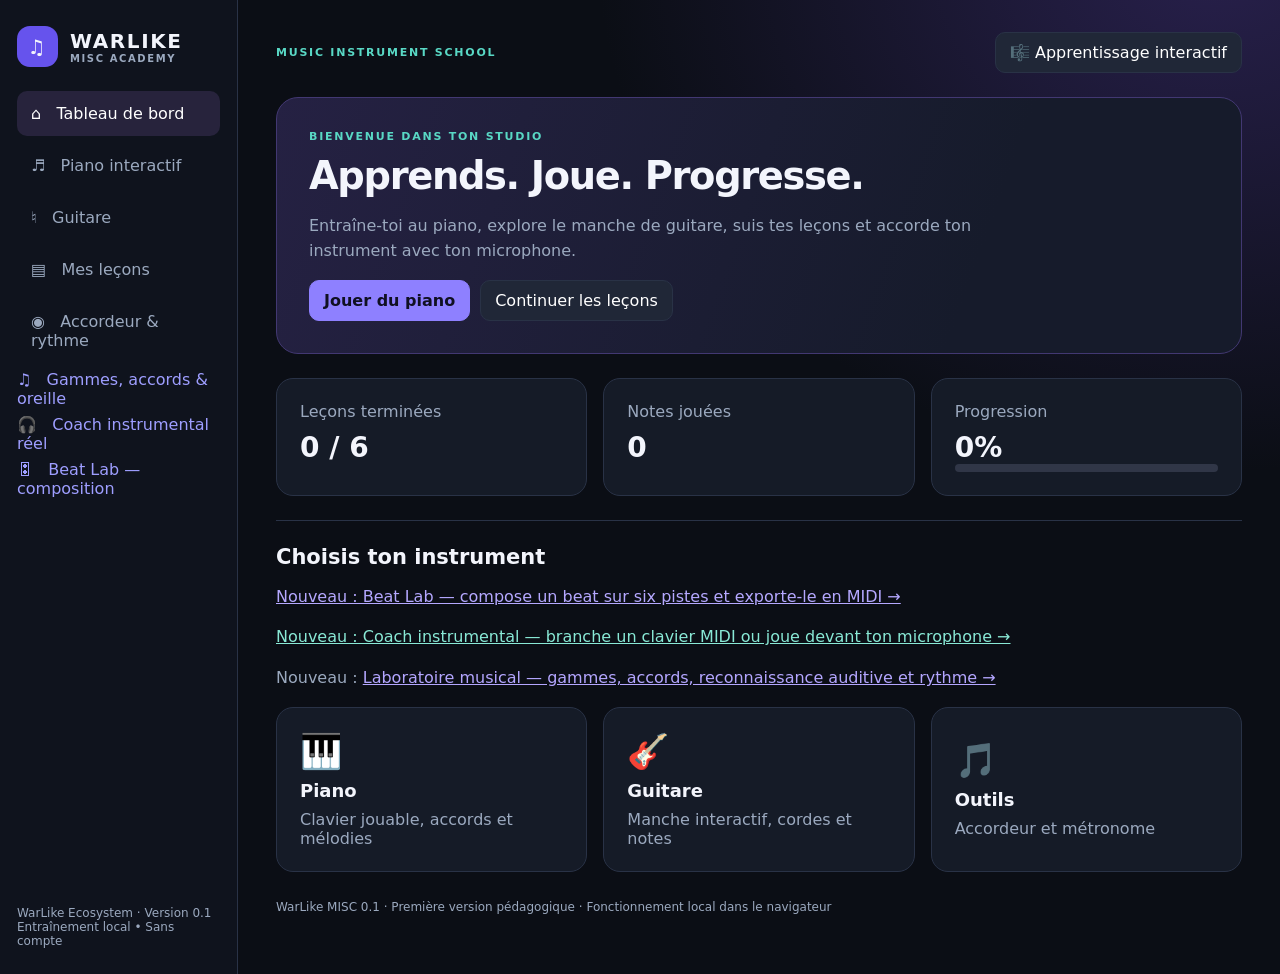
==== commit 752a024e: "feat: integrate Beat Lab into MISC dashboard and navigation" ====
--- a/index.html
+++ b/index.html
@@ -9,10 +9,10 @@
 </head>
 <body>
 <div class="app">
-<aside class="sidebar"><div class="brand"><div class="mark">♫</div><div>WARLIKE<small>MISC ACADEMY</small></div></div><nav aria-label="Navigation"><button class="nav active" data-page="home">⌂ &nbsp; Tableau de bord</button><button class="nav" data-page="piano">♬ &nbsp; Piano interactif</button><button class="nav" data-page="guitar">♮ &nbsp; Guitare</button><button class="nav" data-page="lessons">▤ &nbsp; Mes leçons</button><button class="nav" data-page="tools">◉ &nbsp; Accordeur & rythme</button><a class="nav" href="./practice.html" style="text-decoration:none;display:block">♫ &nbsp; Gammes, accords & oreille</a><a class="nav" href="./coach.html" style="text-decoration:none;display:block">🎧 &nbsp; Coach instrumental réel</a></nav><div class="sidefoot">WarLike Ecosystem · Version 0.1<br>Entraînement local • Sans compte</div></aside>
+<aside class="sidebar"><div class="brand"><div class="mark">♫</div><div>WARLIKE<small>MISC ACADEMY</small></div></div><nav aria-label="Navigation"><button class="nav active" data-page="home">⌂ &nbsp; Tableau de bord</button><button class="nav" data-page="piano">♬ &nbsp; Piano interactif</button><button class="nav" data-page="guitar">♮ &nbsp; Guitare</button><button class="nav" data-page="lessons">▤ &nbsp; Mes leçons</button><button class="nav" data-page="tools">◉ &nbsp; Accordeur & rythme</button><a class="nav" href="./practice.html" style="text-decoration:none;display:block">♫ &nbsp; Gammes, accords & oreille</a><a class="nav" href="./coach.html" style="text-decoration:none;display:block">🎧 &nbsp; Coach instrumental réel</a><a class="nav" href="./beat-lab.html" style="text-decoration:none;display:block">🎛 &nbsp; Beat Lab — composition</a></nav><div class="sidefoot">WarLike Ecosystem · Version 0.1<br>Entraînement local • Sans compte</div></aside>
 <main class="main">
 <div class="top"><div class="eyebrow">Music Instrument School</div><div class="chip">🎼 Apprentissage interactif</div></div>
-<section id="page-home" class="page"><div class="hero"><div class="eyebrow">Bienvenue dans ton studio</div><h1>Apprends. Joue. Progresse.</h1><p class="muted">Entraîne-toi au piano, explore le manche de guitare, suis tes leçons et accorde ton instrument avec ton microphone.</p><div class="actions"><button class="btn primary" data-go="piano">Jouer du piano</button><button class="btn" data-go="lessons">Continuer les leçons</button></div></div><div class="grid"><div class="panel"><div class="muted">Leçons terminées</div><div class="stat" id="stat-lessons">0 / 6</div></div><div class="panel"><div class="muted">Notes jouées</div><div class="stat" id="stat-notes">0</div></div><div class="panel"><div class="muted">Progression</div><div class="stat" id="stat-progress">0%</div><div class="bar"><div id="progressbar"></div></div></div></div><hr class="divider"><h2>Choisis ton instrument</h2><p class="muted"><a href="./coach.html" style="color:#89e9d6">Nouveau : Coach instrumental — branche un clavier MIDI ou joue devant ton microphone →</a></p><p class="muted">Nouveau : <a href="./practice.html" style="color:#b4a6ff">Laboratoire musical — gammes, accords, reconnaissance auditive et rythme →</a></p><div class="grid"><button class="panel" data-go="piano" style="text-align:left;color:inherit;cursor:pointer"><div class="instrument">🎹</div><div class="instrument-title">Piano</div><div class="muted">Clavier jouable, accords et mélodies</div></button><button class="panel" data-go="guitar" style="text-align:left;color:inherit;cursor:pointer"><div class="instrument">🎸</div><div class="instrument-title">Guitare</div><div class="muted">Manche interactif, cordes et notes</div></button><button class="panel" data-go="tools" style="text-align:left;color:inherit;cursor:pointer"><div class="instrument">🎵</div><div class="instrument-title">Outils</div><div class="muted">Accordeur et métronome</div></button></div></section>
+<section id="page-home" class="page"><div class="hero"><div class="eyebrow">Bienvenue dans ton studio</div><h1>Apprends. Joue. Progresse.</h1><p class="muted">Entraîne-toi au piano, explore le manche de guitare, suis tes leçons et accorde ton instrument avec ton microphone.</p><div class="actions"><button class="btn primary" data-go="piano">Jouer du piano</button><button class="btn" data-go="lessons">Continuer les leçons</button></div></div><div class="grid"><div class="panel"><div class="muted">Leçons terminées</div><div class="stat" id="stat-lessons">0 / 6</div></div><div class="panel"><div class="muted">Notes jouées</div><div class="stat" id="stat-notes">0</div></div><div class="panel"><div class="muted">Progression</div><div class="stat" id="stat-progress">0%</div><div class="bar"><div id="progressbar"></div></div></div></div><hr class="divider"><h2>Choisis ton instrument</h2><p class="muted"><a href="./beat-lab.html" style="color:#b5a8ff">Nouveau : Beat Lab — compose un beat sur six pistes et exporte-le en MIDI →</a></p><p class="muted"><a href="./coach.html" style="color:#89e9d6">Nouveau : Coach instrumental — branche un clavier MIDI ou joue devant ton microphone →</a></p><p class="muted">Nouveau : <a href="./practice.html" style="color:#b4a6ff">Laboratoire musical — gammes, accords, reconnaissance auditive et rythme →</a></p><div class="grid"><button class="panel" data-go="piano" style="text-align:left;color:inherit;cursor:pointer"><div class="instrument">🎹</div><div class="instrument-title">Piano</div><div class="muted">Clavier jouable, accords et mélodies</div></button><button class="panel" data-go="guitar" style="text-align:left;color:inherit;cursor:pointer"><div class="instrument">🎸</div><div class="instrument-title">Guitare</div><div class="muted">Manche interactif, cordes et notes</div></button><button class="panel" data-go="tools" style="text-align:left;color:inherit;cursor:pointer"><div class="instrument">🎵</div><div class="instrument-title">Outils</div><div class="muted">Accordeur et métronome</div></button></div></section>
 <section id="page-piano" class="page hidden"><div class="hero"><div class="eyebrow">Instrument virtuel</div><h1>Piano interactif</h1><p class="muted">Clique, touche ou utilise les touches du clavier pour jouer. Les sons sont synthétisés en direct grâce à Web Audio.</p></div><div class="panel"><div class="section-header"><h2>Clavier · C4 à B5</h2><span class="pill">2 octaves</span></div><div class="controls"><label for="wave">Timbre</label><select id="wave"><option value="triangle">Doux</option><option value="sine">Pur</option><option value="sawtooth">Synthé</option></select><label for="volume">Volume</label><input id="volume" type="range" min="0" max="100" value="35" aria-label="Volume"></div><div class="keyboard" id="keyboard" aria-label="Piano jouable"></div><p class="notice">Clavier : A W S E D F T G Y H U J (octave 1) · K O L P ; (octave 2). Pour le clavier AZERTY, utiliser les touches à l'écran.</p><div class="status" id="piano-status" aria-live="polite">Prêt à jouer</div></div></section>
 <section id="page-guitar" class="page hidden"><div class="hero"><div class="eyebrow">Instrument virtuel</div><h1>Manche de guitare</h1><p class="muted">Accordage standard E A D G B E. Clique sur une corde et une case pour entendre la note. Timbre synthétique provisoire.</p></div><div class="panel"><div class="section-header"><h2>Guitare · 12 cases</h2><span class="pill">Accordage standard</span></div><div class="fretwrap"><div class="fretboard" id="fretboard"></div></div><p class="notice">Les cordes sont présentées de Mi aigu en haut à Mi grave en bas. La case 0 correspond à la corde à vide.</p><div class="status" id="guitar-status" aria-live="polite">Sélectionne une note</div></div></section>
 <section id="page-lessons" class="page hidden"><div class="hero"><div class="eyebrow">Parcours pédagogique</div><h1>Mes leçons</h1><p class="muted">Six exercices d'introduction. Joue, entraîne-toi et valide une leçon après avoir atteint son objectif.</p></div><div class="grid"><div class="panel"><h2>Programme</h2><div class="lesson-list" id="lesson-list"></div></div><div class="panel wide"><span class="pill" id="lesson-kind">Piano</span><h2 id="lesson-title" style="margin-top:14px"></h2><p id="lesson-desc" class="muted"></p><p id="lesson-goal"></p><p id="lesson-result" class="status" aria-live="polite"></p><div class="actions"><button class="btn primary" id="start-lesson">Commencer l'exercice</button><button class="btn" id="finish-lesson" disabled>Valider la leçon</button></div><p class="notice">Les exercices de piano évaluent les notes réellement jouées dans l'interface. Les leçons de guitare évaluent les cases sélectionnées, pas le son d'une guitare réelle.</p></div></div></section>
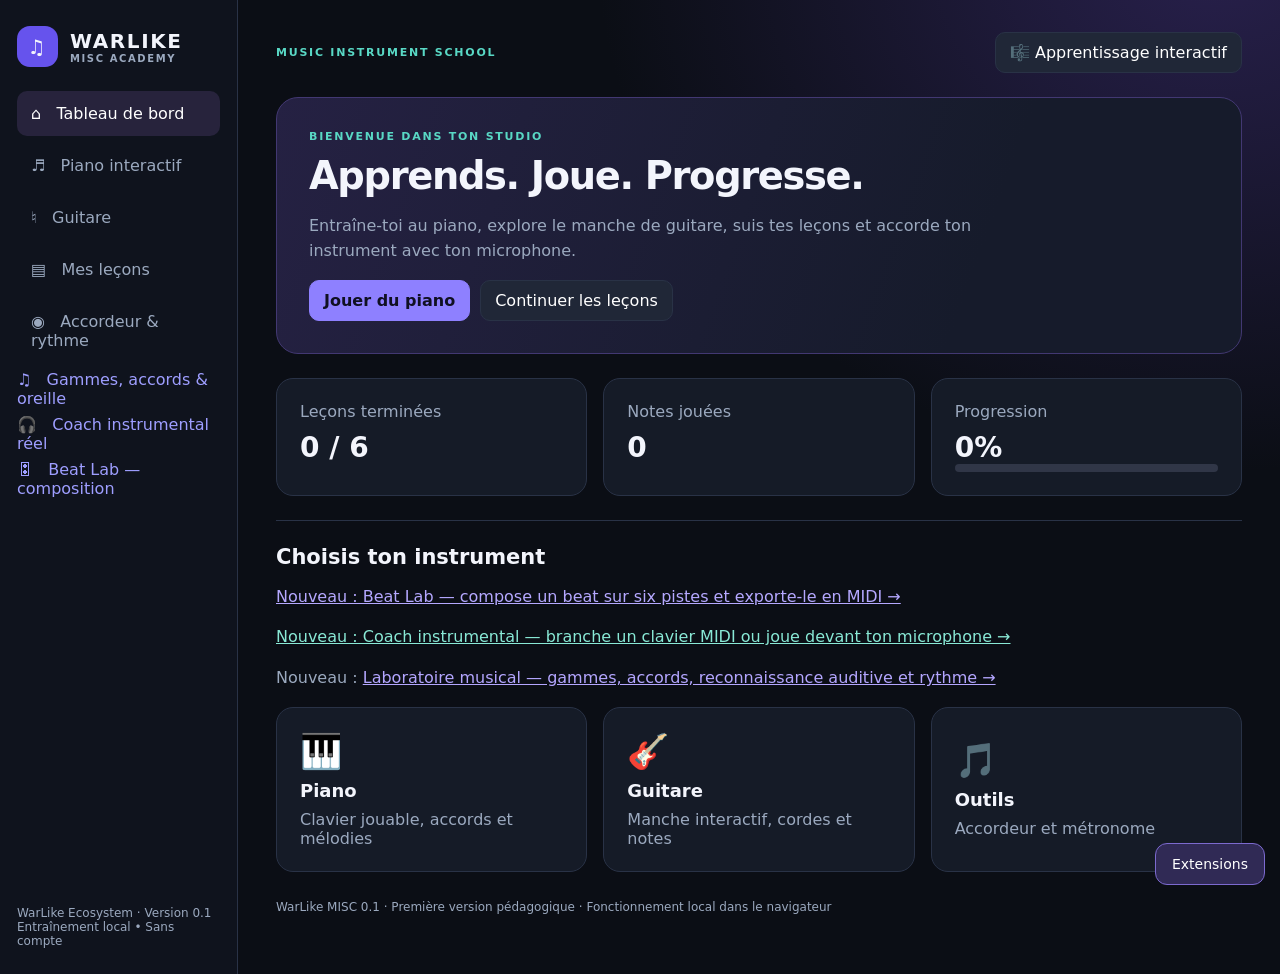
==== commit b47e669c: "Link WarLike extension manager from WarLike-MISC interface" ====
--- a/index.html
+++ b/index.html
@@ -69,4 +69,4 @@
 function stopMic(){if(micFrame)cancelAnimationFrame(micFrame);micFrame=null;if(micSource)micSource.disconnect();micSource=null;analyser=null;if(micStream)micStream.getTracks().forEach(t=>t.stop());micStream=null;$('#toggle-mic').textContent='Activer le microphone'}
 $('#toggle-mic').onclick=()=>micStream?stopMic():startMic();
 window.addEventListener('pagehide',()=>{stopMic();stopMetro()});
-</script></body></html>+</script><a href="./extensions.html" style="position:fixed;right:15px;bottom:15px;z-index:100;padding:12px 16px;border-radius:12px;background:#302a55;color:white;text-decoration:none;border:1px solid #7c6acf;font:14px system-ui">Extensions</a></body></html>
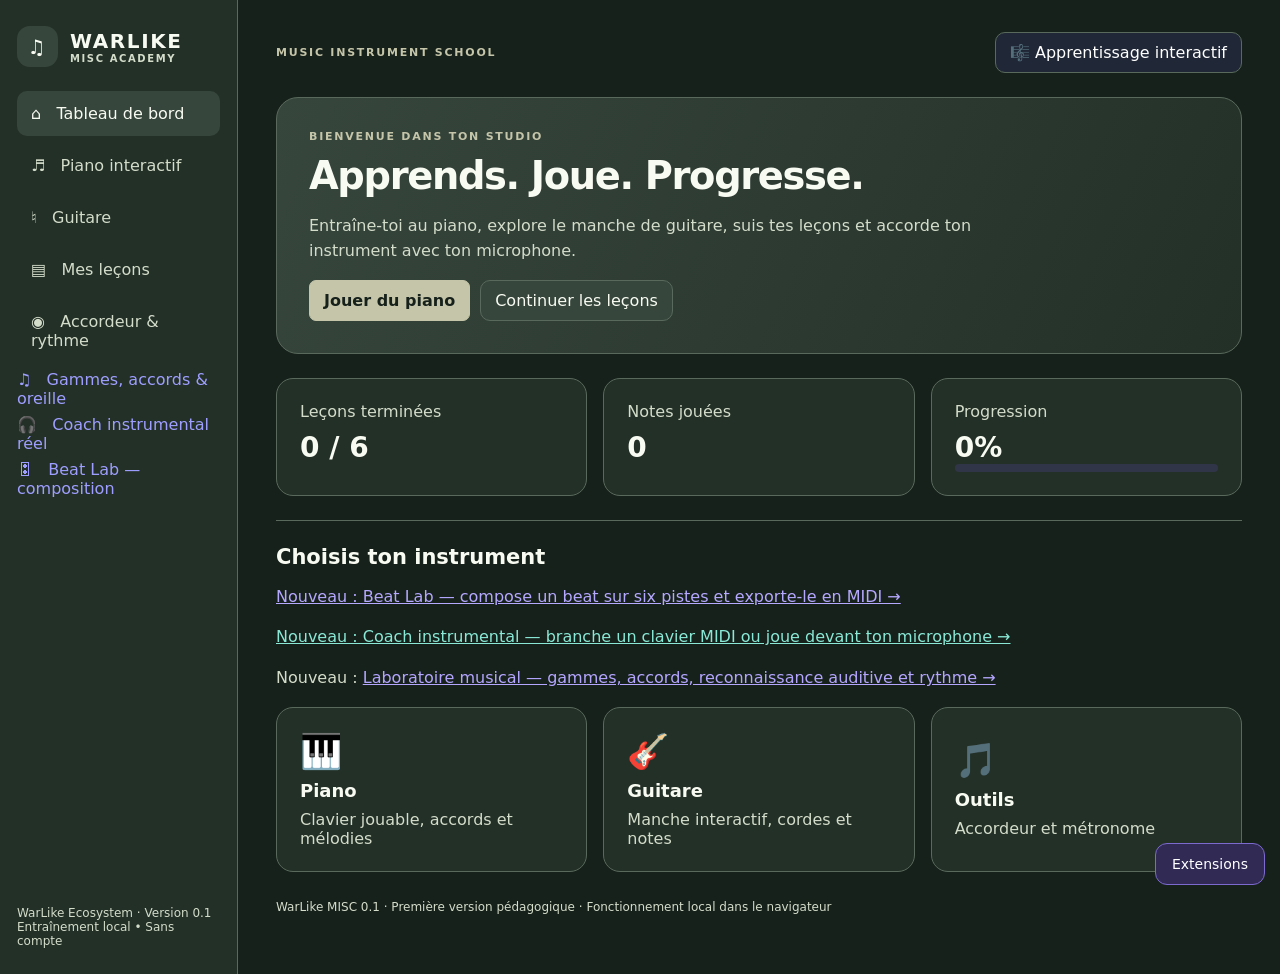
==== commit a0625594: "Unify WarLike theme with the canonical forest, sage and ivory palette" ====
--- a/index.html
+++ b/index.html
@@ -1,11 +1,14 @@
 <!doctype html>
-<html lang="fr">
+<html data-warlike-app="warlike-misc" lang="fr">
 <head>
 <meta charset="utf-8"><meta name="viewport" content="width=device-width,initial-scale=1">
 <meta name="theme-color" content="#10131c"><title>WarLike MISC · Music Instrument School</title>
 <style>
 :root{color-scheme:dark;font-family:Inter,system-ui,Segoe UI,sans-serif;--bg:#0b0e15;--panel:#141925;--line:#293246;--muted:#9ba9bf;--primary:#8e80ff;--teal:#59d8c5;--white:#f3f5fc}*{box-sizing:border-box}body{margin:0;background:radial-gradient(ellipse at 95% -5%,#28204c 0,transparent 36%),var(--bg);color:var(--white)}button,select,input{font:inherit}button{cursor:pointer}.app{display:grid;grid-template-columns:238px minmax(0,1fr);min-height:100vh}.sidebar{background:#10141eea;border-right:1px solid var(--line);padding:26px 17px;display:flex;flex-direction:column;gap:24px}.brand{display:flex;gap:12px;align-items:center;font-weight:850;letter-spacing:.08em;font-size:20px}.brand .mark{display:grid;place-items:center;width:41px;height:41px;border-radius:13px;background:#6653ed}.brand small{display:block;font-size:10px;letter-spacing:.16em;color:var(--muted)}.sidebar nav{display:grid;gap:7px}button.nav{width:100%;text-align:left;background:none;color:var(--muted);border:0;border-radius:10px;padding:13px 14px}.nav.active,.nav:hover{background:#27233c;color:white}.sidefoot{margin-top:auto;color:var(--muted);font-size:12px}.main{max-width:1360px;width:100%;margin:auto;padding:32px 38px 60px}.top{display:flex;justify-content:space-between;align-items:center;gap:14px}.eyebrow{color:var(--teal);letter-spacing:.16em;font-size:11px;font-weight:700;text-transform:uppercase}.muted{color:var(--muted)}h1{font-size:clamp(28px,3vw,43px);letter-spacing:-.035em;margin:10px 0}h2{font-size:21px;margin:0 0 12px}p{line-height:1.55}.chip,.btn{border-radius:10px;border:1px solid var(--line);padding:10px 14px;background:#202737;color:white}.btn.primary{background:var(--primary);border-color:var(--primary);color:#101022;font-weight:750}.btn:disabled{opacity:.45;cursor:not-allowed}.actions{display:flex;gap:10px;flex-wrap:wrap}.hero{padding:32px;border:1px solid #423872;background:linear-gradient(110deg,#252143,#161b2b 72%);border-radius:22px;margin:24px 0}.hero p{max-width:690px}.grid{display:grid;grid-template-columns:repeat(3,minmax(0,1fr));gap:16px}.panel{background:#151b27;border:1px solid var(--line);border-radius:17px;padding:23px;min-width:0}.stat{font-weight:850;font-size:28px;margin:10px 0 0}.instrument{font-size:34px}.instrument-title{font-size:18px;font-weight:750;margin:9px 0}.divider{border:0;border-top:1px solid var(--line);margin:24px 0}.section-header{display:flex;justify-content:space-between;align-items:center;flex-wrap:wrap;gap:10px;margin-bottom:16px}.status{font-size:13px;color:var(--teal);min-height:20px}.pill{display:inline-block;background:#25333d;color:#8ce6d5;border-radius:30px;padding:5px 10px;font-size:12px}.controls{display:flex;flex-wrap:wrap;align-items:center;gap:12px;margin:16px 0}.controls label{color:var(--muted);font-size:14px}.controls input{accent-color:var(--primary)}select{background:#202737;border:1px solid var(--line);color:white;border-radius:8px;padding:9px}.keyboard{display:flex;position:relative;width:100%;overflow-x:auto;padding-bottom:8px;touch-action:pan-x}.whitekey{height:204px;flex:1 0 34px;min-width:34px;border:1px solid #9ca6b5;background:linear-gradient(#f8faff,#c2cad9);border-radius:0 0 7px 7px;position:relative;color:#293143;display:flex;justify-content:center;align-items:end;padding:0 0 12px;font-size:11px;user-select:none}.whitekey.down{background:#9e90fc}.blackkey{width:23px;height:126px;position:absolute;z-index:2;border:1px solid #303647;background:linear-gradient(#353e56,#090e18);border-radius:0 0 5px 5px;transform:translateX(-50%);user-select:none}.blackkey.down{background:#7168d6}.fretwrap{overflow:auto}.fretboard{min-width:640px;border-radius:12px;background:repeating-linear-gradient(90deg,#7a4b2c,#8e5b32 70px,#684023 140px);padding:13px 0;position:relative;border:5px solid #493323}.string{height:34px;display:flex;position:relative;align-items:center}.string:before{content:"";position:absolute;left:0;right:0;height:2px;background:#d4c6af;box-shadow:0 1px 2px #111}.fret{flex:1;z-index:1;height:100%;border-right:3px solid #b7ada4;background:transparent;border-top:0;border-bottom:0;border-left:0;color:white;text-shadow:0 1px 3px black}.fret:hover,.fret.played{background:#9986ff66}.fret.open{flex:.65}.lesson-list{display:grid;gap:10px}.lesson{display:flex;align-items:center;gap:14px;padding:14px;border:1px solid var(--line);border-radius:12px;background:#1b2230;cursor:pointer;text-align:left;color:white}.lesson:hover,.lesson.selected{border-color:var(--primary);background:#25233d}.lesson span:last-child{margin-left:auto;color:var(--muted)}.hidden{display:none!important}.tuner{display:grid;grid-template-columns:1fr 1fr;gap:16px}.tune-note{font-weight:850;font-size:58px}.meter{height:11px;border-radius:20px;background:linear-gradient(90deg,#d96570,#e6bd5d 32%,#5fe0ba 50%,#e6bd5d 68%,#d96570);position:relative;margin:24px 0}.needle{height:26px;width:3px;position:absolute;top:-8px;left:50%;background:white;box-shadow:0 0 6px #000}.notice{font-size:12px;color:var(--muted)}.footer{margin-top:28px;color:var(--muted);font-size:12px}.wide{grid-column:span 2}.bar{height:8px;background:#303647;border-radius:10px;overflow:hidden}.bar>div{height:100%;background:var(--teal);width:0%}@media(max-width:860px){.app{display:block}.sidebar{padding:13px;gap:10px;border-right:0;border-bottom:1px solid var(--line)}.sidebar nav{display:flex;overflow-x:auto}.sidebar .sidefoot{display:none}.nav{white-space:nowrap}.main{padding:21px 15px}.grid{grid-template-columns:1fr 1fr}.wide{grid-column:span 2}}@media(max-width:540px){.grid,.tuner{grid-template-columns:1fr}.wide{grid-column:auto}.hero{padding:22px}.top{align-items:start}.whitekey{flex-basis:30px;min-width:30px}.brand{font-size:17px}}:focus-visible{outline:3px solid #7cdbd1;outline-offset:2px}
 </style>
+
+<link rel="stylesheet" href="./design-system/warlike-foundation.css?v=1.1">
+<link rel="stylesheet" href="./design-system/warlike-shell.css?v=1.1">
 </head>
 <body>
 <div class="app">
--- a/design-system/warlike-shell.css
+++ b/design-system/warlike-shell.css
@@ -0,0 +1,13 @@
+/* WarLike shell adapter — presentation only; retain app layout and semantic states. */
+html[data-warlike-app="warlike-misc"],html[data-warlike-app="warlike-misc"] body.light{--bg:var(--wl-bg);--panel:var(--wl-surface);--panel2:var(--wl-surface-alt);--surface:var(--wl-surface);--soft:var(--wl-surface-alt);--side:var(--wl-bg);--line:var(--wl-border);--text:var(--wl-text);--white:var(--wl-text);--muted:var(--wl-text-muted);--accent:var(--wl-accent);--green:var(--wl-accent);--primary:var(--wl-primary);--teal:var(--wl-accent);}
+html[data-warlike-app="warlike-misc"] :is(.sidebar,.panel,.lesson){background:var(--wl-surface);border-color:var(--wl-border);color:var(--wl-text)}
+html[data-warlike-app="warlike-misc"] :is(.hero,.welcome){background:linear-gradient(115deg,var(--wl-surface-alt),var(--wl-surface));border-color:var(--wl-border);color:var(--wl-text)}
+html[data-warlike-app="warlike-misc"] :is(.brand small,.brand-sub,.muted,.hint,.tag,.pill,.kicker,.side-title){color:var(--wl-text-muted)}
+html[data-warlike-app="warlike-misc"] :is(.eyebrow,.brand em,.brand b,.brand strong span,.logo span){color:var(--wl-accent)}
+html[data-warlike-app="warlike-misc"] :is(.primary,.btn.primary,.button:not(.secondary),.cta,.read,.new-room,.export-btn,.compose-launch,.hub-primary){background:var(--wl-primary);border-color:var(--wl-primary);color:var(--wl-primary-text);border-radius:var(--wl-radius-sm)}
+html[data-warlike-app="warlike-misc"] :is(.primary,.btn.primary,.cta,.read,.export-btn,.compose-launch):hover:not(:disabled){background:var(--wl-surface-alt);color:var(--wl-text);border-color:var(--wl-focus)}
+html[data-warlike-app="warlike-misc"] :is(.btn:not(.primary),.secondary,.button.secondary,.ghost,.outline,.import-button,.header-actions button){background:var(--wl-surface-alt);border-color:var(--wl-border);color:var(--wl-text)}
+html[data-warlike-app="warlike-misc"] :is(input:not([type=color]):not([type=range]):not([type=checkbox]):not([type=radio]):not([type=file]),select,textarea){background:var(--wl-bg);border-color:var(--wl-border);color:var(--wl-text)}
+html[data-warlike-app="warlike-misc"] :is(input,textarea)::placeholder{color:var(--wl-text-muted);opacity:1}
+html[data-warlike-app="warlike-misc"] :is(nav button,nav a,.nav button,.filters button,.filter,.tab):is(.active,[aria-current=page],[aria-current=true],[aria-pressed=true]){background:var(--wl-surface-alt);border-color:var(--wl-focus);color:var(--wl-text)}
+html[data-warlike-app="warlike-misc"] :is(.mark,.brand-mark,.logo:not(a),.brand .mark){background:var(--wl-forest);border-color:var(--wl-sage);color:var(--wl-ivory)}
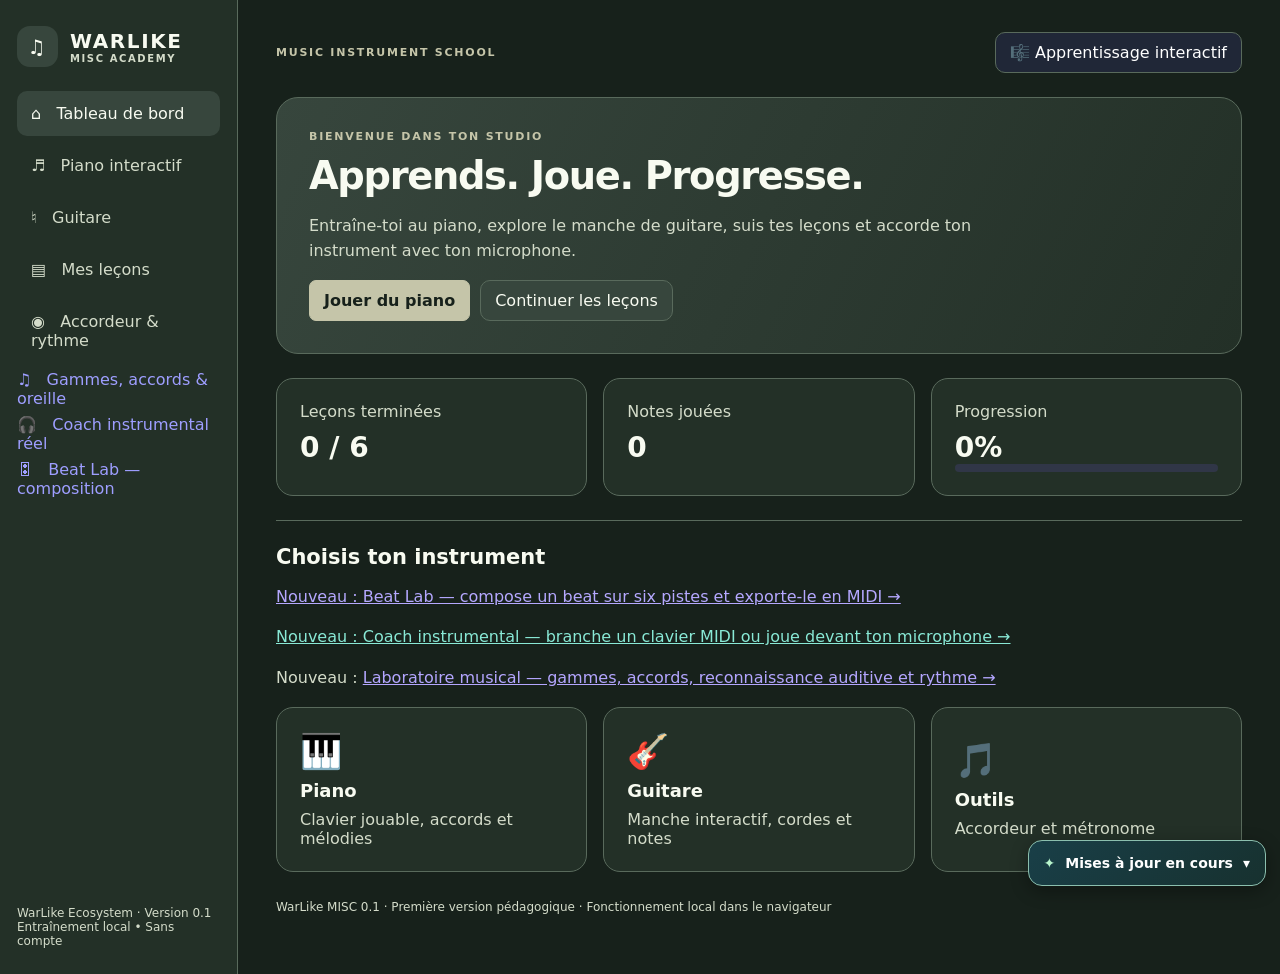
==== commit 0883360f: "feat(ui): add unobtrusive update notice" ====
--- a/index.html
+++ b/index.html
@@ -9,8 +9,8 @@
 
 <link rel="stylesheet" href="./design-system/warlike-foundation.css?v=1.1">
 <link rel="stylesheet" href="./design-system/warlike-shell.css?v=1.1">
-</head>
-<body>
+<link rel="stylesheet" href="./warlike-update-status.css"></head>
+<body><details class="warlike-update-notice"><summary>Mises à jour en cours</summary><p>WarLike évolue : améliorations et nouvelles fonctionnalités. Vous pouvez continuer à utiliser cette application normalement.</p></details>
 <div class="app">
 <aside class="sidebar"><div class="brand"><div class="mark">♫</div><div>WARLIKE<small>MISC ACADEMY</small></div></div><nav aria-label="Navigation"><button class="nav active" data-page="home">⌂ &nbsp; Tableau de bord</button><button class="nav" data-page="piano">♬ &nbsp; Piano interactif</button><button class="nav" data-page="guitar">♮ &nbsp; Guitare</button><button class="nav" data-page="lessons">▤ &nbsp; Mes leçons</button><button class="nav" data-page="tools">◉ &nbsp; Accordeur & rythme</button><a class="nav" href="./practice.html" style="text-decoration:none;display:block">♫ &nbsp; Gammes, accords & oreille</a><a class="nav" href="./coach.html" style="text-decoration:none;display:block">🎧 &nbsp; Coach instrumental réel</a><a class="nav" href="./beat-lab.html" style="text-decoration:none;display:block">🎛 &nbsp; Beat Lab — composition</a></nav><div class="sidefoot">WarLike Ecosystem · Version 0.1<br>Entraînement local • Sans compte</div></aside>
 <main class="main">
--- a/warlike-update-status.css
+++ b/warlike-update-status.css
@@ -0,0 +1 @@
+.warlike-update-notice{position:fixed;bottom:14px;right:14px;z-index:900;max-width:min(360px,calc(100vw - 28px));font:600 14px/1.5 system-ui,sans-serif;color:#fff;background:linear-gradient(135deg,#193f48,#17312f);border:1px solid #8bbfae;border-radius:14px;box-shadow:0 5px 18px #0005;overflow:hidden}.warlike-update-notice summary{list-style:none;cursor:pointer;display:flex;gap:10px;align-items:center;min-height:44px;padding:9px 15px;color:#fff}.warlike-update-notice summary::-webkit-details-marker{display:none}.warlike-update-notice summary::before{content:"✦";color:#b8f5cc}.warlike-update-notice summary::after{content:"▾";margin-left:auto}.warlike-update-notice[open] summary::after{content:"▴"}.warlike-update-notice p{margin:0;padding:0 15px 15px;color:#ebf5f0;font-weight:400}.warlike-update-notice summary:focus-visible{outline:3px solid #fff;outline-offset:-4px}@media(max-width:480px){.warlike-update-notice{bottom:8px;right:8px;max-width:min(300px,calc(100vw - 16px))}}@media print{.warlike-update-notice{display:none!important}}
